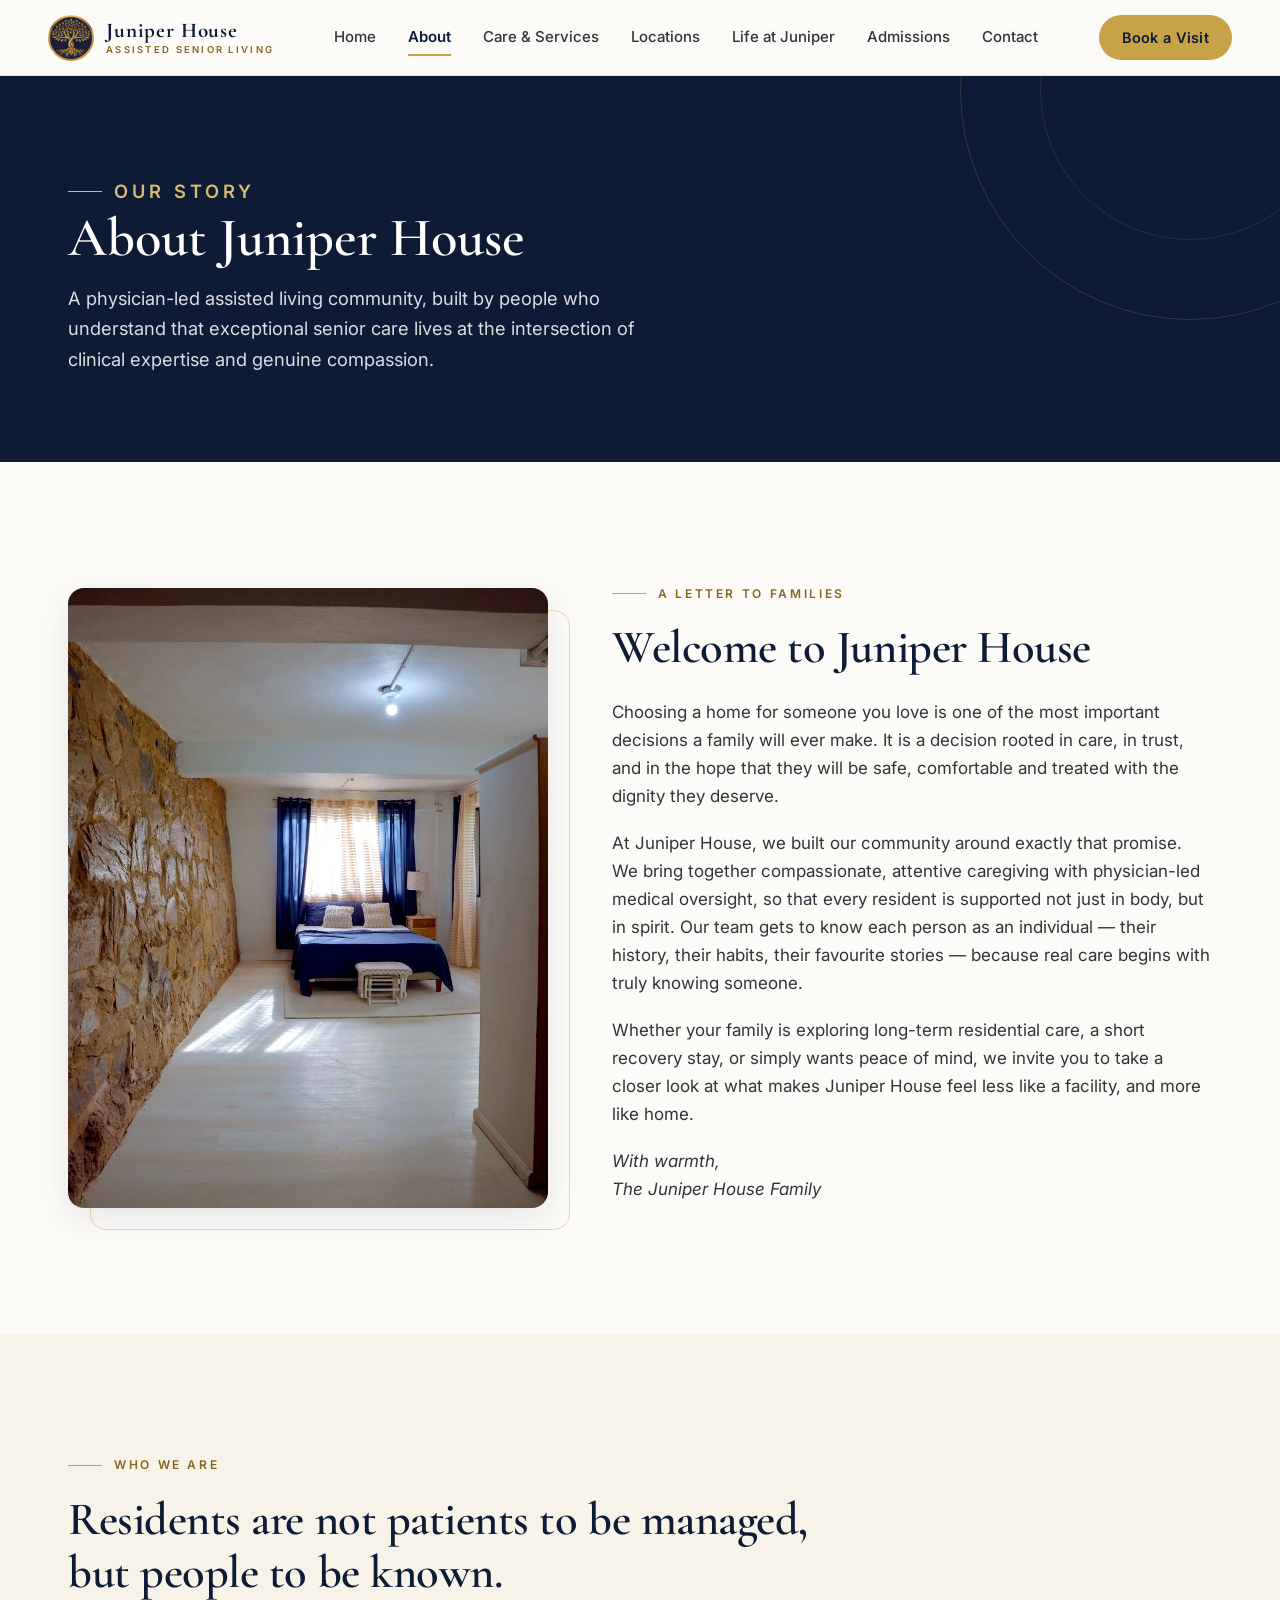
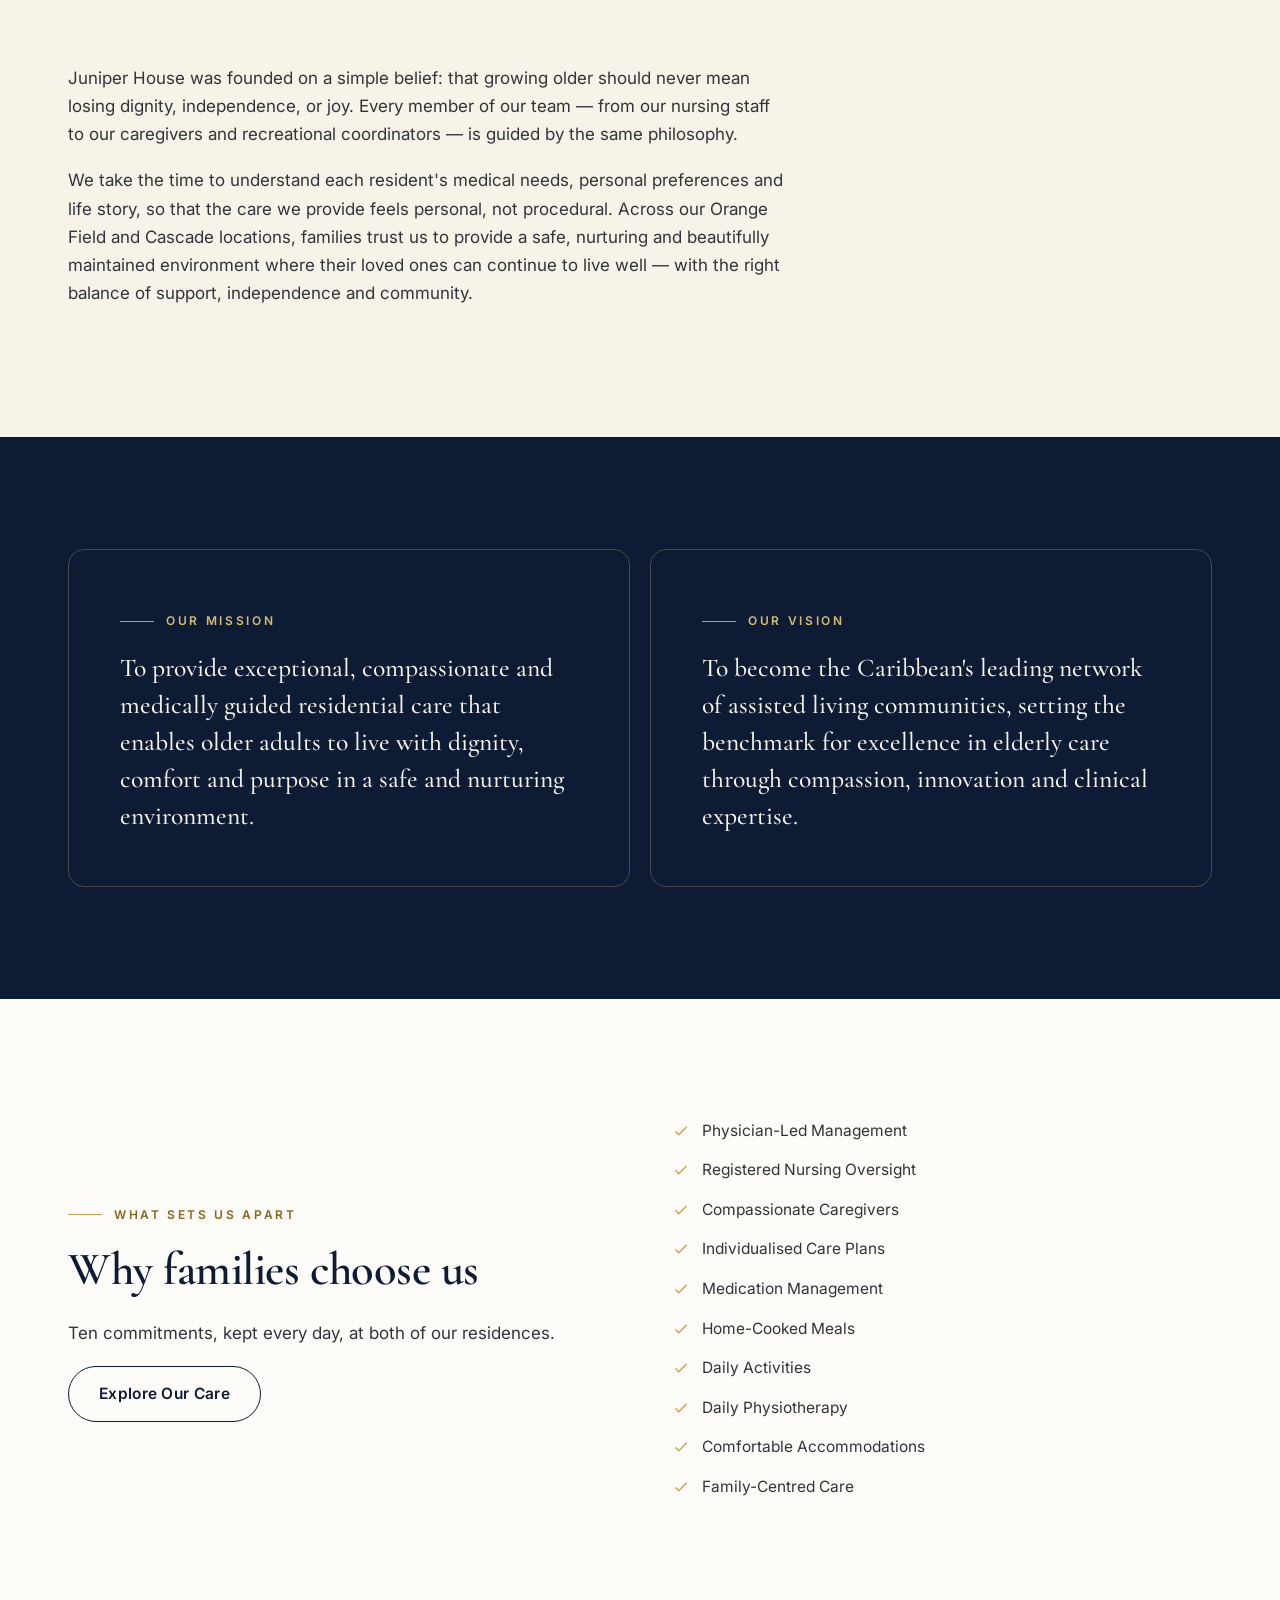
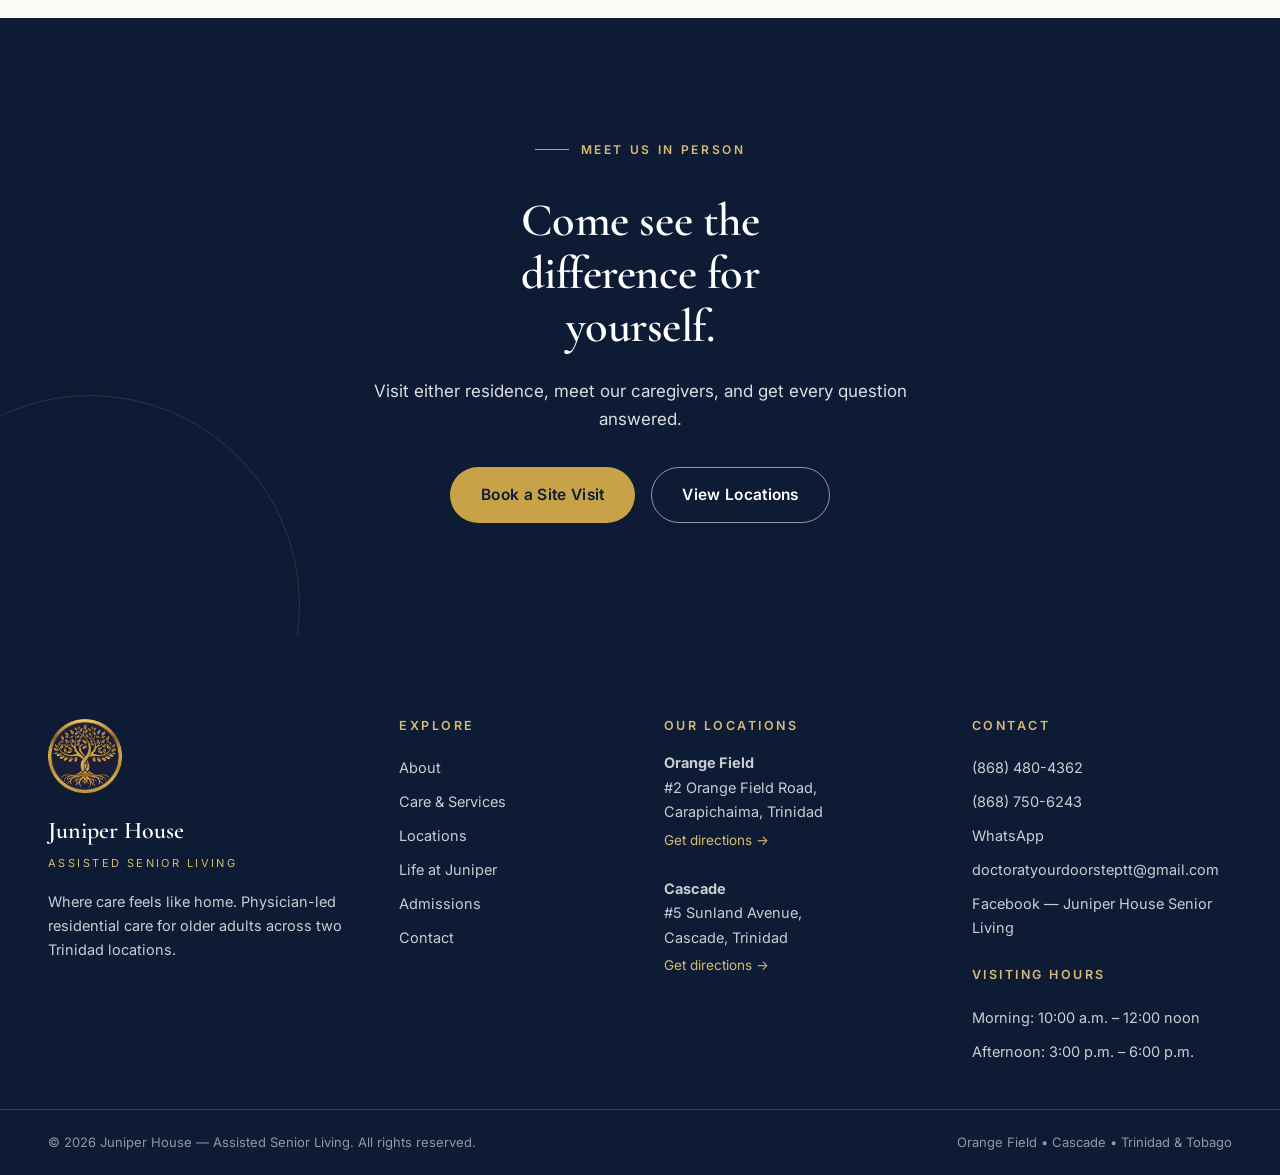
==== about.html @ ae1f901a "Juniper House website: 7-page static site with booking flow Production site for Juniper House Assist" ====
<!DOCTYPE html>
<html lang="en">
<head>
  <meta charset="UTF-8">
  <meta name="viewport" content="width=device-width, initial-scale=1.0">
  <title>About Us | Juniper House — Assisted Senior Living, Trinidad</title>
  <meta name="description" content="Juniper House was founded on the belief that growing older should never mean losing dignity, independence or joy. Learn about our story, mission and vision.">
  <link rel="icon" type="image/png" href="assets/img/emblem.png">
  <link rel="preconnect" href="https://fonts.googleapis.com">
  <link rel="preconnect" href="https://fonts.gstatic.com" crossorigin>
  <link href="https://fonts.googleapis.com/css2?family=Cormorant+Garamond:wght@500;600;700&family=Inter:wght@400;500;600&display=swap" rel="stylesheet">
  <link rel="stylesheet" href="assets/css/main.css">
</head>
<body>
<a class="skip-link" href="#main">Skip to main content</a>

<header class="site-header">
  <div class="header-inner">
    <a class="brand" href="index.html" aria-label="Juniper House — home">
      <img src="assets/img/emblem.png" alt="" width="46" height="46">
      <span class="brand-text"><strong>Juniper House</strong><small>Assisted Senior Living</small></span>
    </a>
    <nav class="main-nav" aria-label="Primary">
      <a href="index.html">Home</a>
      <a href="about.html">About</a>
      <a href="care.html">Care &amp; Services</a>
      <a href="locations.html">Locations</a>
      <a href="life.html">Life at Juniper</a>
      <a href="admissions.html">Admissions</a>
      <a href="contact.html">Contact</a>
    </nav>
    <div class="header-actions">
      <a class="btn btn-gold btn-sm btn-book" href="contact.html#book">Book a Visit</a>
      <button class="nav-toggle" aria-expanded="false" aria-label="Open menu">
        <span></span><span></span><span></span>
      </button>
    </div>
  </div>
</header>

<div class="mobile-menu">
  <nav aria-label="Mobile">
    <a href="index.html">Home</a>
    <a href="about.html">About</a>
    <a href="care.html">Care &amp; Services</a>
    <a href="locations.html">Locations</a>
    <a href="life.html">Life at Juniper</a>
    <a href="admissions.html">Admissions</a>
    <a href="contact.html">Contact</a>
  </nav>
  <div class="menu-contact">
    <a class="btn btn-gold" href="contact.html#book">Book a Visit</a>
    <a class="link" href="tel:+18684804362">
      <svg width="20" height="20" viewBox="0 0 24 24" fill="none" stroke="currentColor" stroke-width="1.5" stroke-linecap="round" stroke-linejoin="round" aria-hidden="true"><path d="M5 4h4l2 5-2.5 1.5a12 12 0 0 0 5 5L15 13l5 2v4a2 2 0 0 1-2 2A16 16 0 0 1 3 6a2 2 0 0 1 2-2z"/></svg>
      (868) 480-4362
    </a>
    <a class="link" href="https://wa.me/18684804362" target="_blank" rel="noopener">
      <svg width="20" height="20" viewBox="0 0 24 24" fill="none" stroke="currentColor" stroke-width="1.5" stroke-linecap="round" stroke-linejoin="round" aria-hidden="true"><path d="M12 3a9 9 0 0 0-7.8 13.4L3 21l4.7-1.2A9 9 0 1 0 12 3z"/><path d="M9 8.5c0 4 2.5 6.5 6.5 6.5l1-2-2.5-1-1 1a5.5 5.5 0 0 1-2-2l1-1-1-2.5z"/></svg>
      WhatsApp us
    </a>
  </div>
</div>

<main id="main">

  <section class="page-hero">
    <div class="container">
      <p class="eyebrow">Our Story</p>
      <h1>About Juniper House</h1>
      <p>A physician-led assisted living community, built by people who understand that exceptional senior care lives at the intersection of clinical expertise and genuine compassion.</p>
    </div>
  </section>

  <!-- Letter to families -->
  <section class="section">
    <div class="container">
      <div class="split split-40-60">
        <div class="split-media reveal">
          <img src="assets/img/room-stone.jpg" alt="A spacious resident room with a natural stone feature wall and soft morning light" loading="lazy">
        </div>
        <div class="reveal">
          <p class="eyebrow">A Letter to Families</p>
          <h2>Welcome to Juniper House</h2>
          <p>Choosing a home for someone you love is one of the most important decisions a family will ever make. It is a decision rooted in care, in trust, and in the hope that they will be safe, comfortable and treated with the dignity they deserve.</p>
          <p>At Juniper House, we built our community around exactly that promise. We bring together compassionate, attentive caregiving with physician-led medical oversight, so that every resident is supported not just in body, but in spirit. Our team gets to know each person as an individual — their history, their habits, their favourite stories — because real care begins with truly knowing someone.</p>
          <p>Whether your family is exploring long-term residential care, a short recovery stay, or simply wants peace of mind, we invite you to take a closer look at what makes Juniper House feel less like a facility, and more like home.</p>
          <p><em>With warmth,<br>The Juniper House Family</em></p>
        </div>
      </div>
    </div>
  </section>

  <!-- Our story -->
  <section class="section section--cream">
    <div class="container">
      <div class="section-head reveal">
        <p class="eyebrow">Who We Are</p>
        <h2>Residents are not patients to be managed, but people to be known.</h2>
      </div>
      <div class="prose reveal">
        <p>Juniper House was founded on a simple belief: that growing older should never mean losing dignity, independence, or joy. Every member of our team — from our nursing staff to our caregivers and recreational coordinators — is guided by the same philosophy.</p>
        <p>We take the time to understand each resident's medical needs, personal preferences and life story, so that the care we provide feels personal, not procedural. Across our Orange Field and Cascade locations, families trust us to provide a safe, nurturing and beautifully maintained environment where their loved ones can continue to live well — with the right balance of support, independence and community.</p>
      </div>
    </div>
  </section>

  <!-- Mission & Vision -->
  <section class="section section--navy">
    <div class="container">
      <div class="card-grid cols-2 reveal-stagger">
        <div style="border:1px solid rgba(214,187,114,0.3); border-radius:var(--radius-lg); padding:clamp(32px,4vw,52px)">
          <p class="eyebrow">Our Mission</p>
          <blockquote style="margin:0; font-family:var(--font-serif); font-size:clamp(1.3rem,2vw,1.6rem); line-height:1.45; color:var(--cream); font-weight:500">To provide exceptional, compassionate and medically guided residential care that enables older adults to live with dignity, comfort and purpose in a safe and nurturing environment.</blockquote>
        </div>
        <div style="border:1px solid rgba(214,187,114,0.3); border-radius:var(--radius-lg); padding:clamp(32px,4vw,52px)">
          <p class="eyebrow">Our Vision</p>
          <blockquote style="margin:0; font-family:var(--font-serif); font-size:clamp(1.3rem,2vw,1.6rem); line-height:1.45; color:var(--cream); font-weight:500">To become the Caribbean's leading network of assisted living communities, setting the benchmark for excellence in elderly care through compassion, innovation and clinical expertise.</blockquote>
        </div>
      </div>
    </div>
  </section>

  <!-- What sets us apart (condensed checklist) -->
  <section class="section">
    <div class="container">
      <div class="split">
        <div class="reveal">
          <p class="eyebrow">What Sets Us Apart</p>
          <h2>Why families choose us</h2>
          <p>Ten commitments, kept every day, at both of our residences.</p>
          <a class="btn btn-outline-navy" href="care.html">Explore Our Care</a>
        </div>
        <div class="reveal">
          <ul class="checklist" style="columns:1">
            <li><svg width="18" height="18" viewBox="0 0 24 24" fill="none" stroke="currentColor" stroke-width="1.8" stroke-linecap="round" stroke-linejoin="round" aria-hidden="true"><path d="M5 13l4 4L19 7"/></svg>Physician-Led Management</li>
            <li><svg width="18" height="18" viewBox="0 0 24 24" fill="none" stroke="currentColor" stroke-width="1.8" stroke-linecap="round" stroke-linejoin="round" aria-hidden="true"><path d="M5 13l4 4L19 7"/></svg>Registered Nursing Oversight</li>
            <li><svg width="18" height="18" viewBox="0 0 24 24" fill="none" stroke="currentColor" stroke-width="1.8" stroke-linecap="round" stroke-linejoin="round" aria-hidden="true"><path d="M5 13l4 4L19 7"/></svg>Compassionate Caregivers</li>
            <li><svg width="18" height="18" viewBox="0 0 24 24" fill="none" stroke="currentColor" stroke-width="1.8" stroke-linecap="round" stroke-linejoin="round" aria-hidden="true"><path d="M5 13l4 4L19 7"/></svg>Individualised Care Plans</li>
            <li><svg width="18" height="18" viewBox="0 0 24 24" fill="none" stroke="currentColor" stroke-width="1.8" stroke-linecap="round" stroke-linejoin="round" aria-hidden="true"><path d="M5 13l4 4L19 7"/></svg>Medication Management</li>
            <li><svg width="18" height="18" viewBox="0 0 24 24" fill="none" stroke="currentColor" stroke-width="1.8" stroke-linecap="round" stroke-linejoin="round" aria-hidden="true"><path d="M5 13l4 4L19 7"/></svg>Home-Cooked Meals</li>
            <li><svg width="18" height="18" viewBox="0 0 24 24" fill="none" stroke="currentColor" stroke-width="1.8" stroke-linecap="round" stroke-linejoin="round" aria-hidden="true"><path d="M5 13l4 4L19 7"/></svg>Daily Activities</li>
            <li><svg width="18" height="18" viewBox="0 0 24 24" fill="none" stroke="currentColor" stroke-width="1.8" stroke-linecap="round" stroke-linejoin="round" aria-hidden="true"><path d="M5 13l4 4L19 7"/></svg>Daily Physiotherapy</li>
            <li><svg width="18" height="18" viewBox="0 0 24 24" fill="none" stroke="currentColor" stroke-width="1.8" stroke-linecap="round" stroke-linejoin="round" aria-hidden="true"><path d="M5 13l4 4L19 7"/></svg>Comfortable Accommodations</li>
            <li><svg width="18" height="18" viewBox="0 0 24 24" fill="none" stroke="currentColor" stroke-width="1.8" stroke-linecap="round" stroke-linejoin="round" aria-hidden="true"><path d="M5 13l4 4L19 7"/></svg>Family-Centred Care</li>
          </ul>
        </div>
      </div>
    </div>
  </section>

  <!-- CTA -->
  <section class="section section--navy cta-band">
    <div class="container">
      <div class="reveal">
        <p class="eyebrow">Meet Us in Person</p>
        <h2>Come see the difference for yourself.</h2>
        <p>Visit either residence, meet our caregivers, and get every question answered.</p>
        <div class="hero-ctas">
          <a class="btn btn-gold" href="contact.html#book">Book a Site Visit</a>
          <a class="btn btn-outline-light" href="locations.html">View Locations</a>
        </div>
      </div>
    </div>
  </section>

</main>

<footer class="site-footer">
  <div class="footer-main">
    <div class="footer-brand">
      <img src="assets/img/emblem.png" alt="" loading="lazy">
      <span class="fb-name">Juniper House</span>
      <span class="fb-tag">Assisted Senior Living</span>
      <p>Where care feels like home. Physician-led residential care for older adults across two Trinidad locations.</p>
    </div>
    <div>
      <h3>Explore</h3>
      <ul>
        <li><a href="about.html">About</a></li>
        <li><a href="care.html">Care &amp; Services</a></li>
        <li><a href="locations.html">Locations</a></li>
        <li><a href="life.html">Life at Juniper</a></li>
        <li><a href="admissions.html">Admissions</a></li>
        <li><a href="contact.html">Contact</a></li>
      </ul>
    </div>
    <div>
      <h3>Our Locations</h3>
      <address>
        <strong>Orange Field</strong><br>
        #2 Orange Field Road,<br>Carapichaima, Trinidad<br>
        <a class="maplink" href="https://www.google.com/maps/search/?api=1&amp;query=%232%20Orange%20Field%20Road%2C%20Carapichaima%2C%20Trinidad" target="_blank" rel="noopener">Get directions →</a>
      </address>
      <br>
      <address>
        <strong>Cascade</strong><br>
        #5 Sunland Avenue,<br>Cascade, Trinidad<br>
        <a class="maplink" href="https://www.google.com/maps/search/?api=1&amp;query=%235%20Sunland%20Avenue%2C%20Cascade%2C%20Trinidad" target="_blank" rel="noopener">Get directions →</a>
      </address>
    </div>
    <div>
      <h3>Contact</h3>
      <ul>
        <li><a href="tel:+18684804362">(868) 480-4362</a></li>
        <li><a href="tel:+18687506243">(868) 750-6243</a></li>
        <li><a href="https://wa.me/18684804362" target="_blank" rel="noopener">WhatsApp</a></li>
        <li><a href="mailto:doctoratyourdoorsteptt@gmail.com">doctoratyourdoorsteptt@gmail.com</a></li>
        <li><a href="https://www.facebook.com/search/top?q=Juniper%20House%20Senior%20Living" target="_blank" rel="noopener">Facebook — Juniper House Senior Living</a></li>
      </ul>
      <br>
      <h3>Visiting Hours</h3>
      <ul>
        <li>Morning: 10:00 a.m. – 12:00 noon</li>
        <li>Afternoon: 3:00 p.m. – 6:00 p.m.</li>
      </ul>
    </div>
  </div>
  <div class="footer-bottom">
    <div class="container">
      <span>© <span id="year">2026</span> Juniper House — Assisted Senior Living. All rights reserved.</span>
      <span>Orange Field &bull; Cascade &bull; Trinidad &amp; Tobago</span>
    </div>
  </div>
</footer>

<script src="assets/js/main.js"></script>
</body>
</html>
---- assets/css/main.css ----
/* ==========================================================================
   JUNIPER HOUSE — Assisted Senior Living
   Design system & components
   ========================================================================== */

:root {
  /* Brand palette */
  --navy: #0D1B35;
  --navy-2: #101F3D;
  --gold: #C7A247;
  --gold-soft: #D6BB72;
  --gold-text: #85671F; /* accessible gold for small text on light backgrounds (≥4.5:1) */
  --cream: #F7F3E9;
  --off-white: #FCFBF8;
  --warm-gray: #E8E5DE;
  --ink: #31343A;
  --ink-2: #666B72;
  --botanical: #5C6A50;
  --white: #FFFFFF;

  /* Derived */
  --gold-tint: rgba(199, 162, 71, 0.12);
  --navy-tint: rgba(13, 27, 53, 0.06);
  --hairline: rgba(13, 27, 53, 0.12);
  --hairline-light: rgba(255, 255, 255, 0.16);

  /* Type */
  --font-serif: "Cormorant Garamond", Georgia, "Times New Roman", serif;
  --font-sans: "Inter", -apple-system, "Segoe UI", Roboto, Arial, sans-serif;

  /* Rhythm */
  --section-y: 72px;
  --container: 1240px;
  --container-wide: 1280px;
  --prose: 720px;
  --pad-x: 20px;
  --radius: 12px;
  --radius-lg: 16px;
  --shadow-soft: 0 10px 34px rgba(13, 27, 53, 0.09);
  --shadow-card: 0 4px 18px rgba(13, 27, 53, 0.07);
  --ease: cubic-bezier(0.22, 0.61, 0.36, 1);
  --header-h: 76px;
}

@media (min-width: 640px)  { :root { --section-y: 88px;  --pad-x: 32px; } }
@media (min-width: 1024px) { :root { --section-y: 112px; --pad-x: 48px; } }

/* ---------- Reset ---------- */
*, *::before, *::after { box-sizing: border-box; }
html { scroll-behavior: smooth; -webkit-text-size-adjust: 100%; }
body {
  margin: 0;
  font-family: var(--font-sans);
  font-size: 16px;
  line-height: 1.65;
  color: var(--ink);
  background: var(--off-white);
  -webkit-font-smoothing: antialiased;
}
@media (min-width: 1024px) { body { font-size: 17px; } }
img { max-width: 100%; display: block; }
a { color: inherit; }
h1, h2, h3, h4 { margin: 0 0 0.5em; font-family: var(--font-serif); font-weight: 600; line-height: 1.15; color: var(--navy); }
p { margin: 0 0 1.1em; }
ul { margin: 0; padding: 0; list-style: none; }
button { font-family: inherit; cursor: pointer; }
:focus-visible { outline: 3px solid var(--gold); outline-offset: 3px; border-radius: 2px; }
::selection { background: var(--gold-soft); color: var(--navy); }

.skip-link {
  position: absolute; left: -9999px; top: 0; z-index: 200;
  background: var(--navy); color: #fff; padding: 12px 20px; border-radius: 0 0 8px 0;
}
.skip-link:focus { left: 0; }

/* ---------- Layout helpers ---------- */
.container { max-width: var(--container); margin: 0 auto; padding-inline: var(--pad-x); }
.section { padding-block: var(--section-y); }
.section--cream { background: var(--cream); }
.section--navy { background: var(--navy); }
.section--navy h2, .section--navy h3 { color: var(--white); }
.section--navy p { color: rgba(255, 255, 255, 0.85); }
.prose { max-width: var(--prose); }

/* Eyebrow + headings */
.eyebrow {
  display: inline-flex; align-items: center; gap: 12px;
  font-size: 12px; font-weight: 600; letter-spacing: 0.22em; text-transform: uppercase;
  color: var(--gold-text); margin-bottom: 18px;
}
.eyebrow::before { content: ""; width: 34px; height: 1px; background: var(--gold); }
.section--navy .eyebrow { color: var(--gold-soft); }
h1 { font-size: clamp(2.4rem, 6vw, 4.2rem); }
h2 { font-size: clamp(1.9rem, 4vw, 2.9rem); letter-spacing: -0.01em; }
h3 { font-size: clamp(1.35rem, 2.4vw, 1.7rem); }
.section-head { max-width: 780px; margin-bottom: clamp(40px, 6vw, 64px); }
.section-head.center { margin-inline: auto; text-align: center; }
.section-head.center .eyebrow::after { content: ""; width: 34px; height: 1px; background: var(--gold); }
.lead { font-size: 1.12em; color: var(--ink-2); }

/* ---------- Buttons ---------- */
.btn {
  display: inline-flex; align-items: center; justify-content: center; gap: 10px;
  min-height: 52px; padding: 14px 30px; border-radius: 999px;
  font-family: var(--font-sans); font-size: 15.5px; font-weight: 600; letter-spacing: 0.02em;
  text-decoration: none; border: 1.5px solid transparent;
  transition: transform 0.25s var(--ease), box-shadow 0.25s var(--ease), background 0.25s, color 0.25s, border-color 0.25s;
}
.btn:hover { transform: translateY(-2px); }
.btn:active { transform: translateY(0); }
.btn-gold { background: var(--gold); color: var(--navy); }
.btn-gold:hover { background: var(--gold-soft); box-shadow: 0 8px 22px rgba(199, 162, 71, 0.35); }
.btn-outline-light { border-color: rgba(255, 255, 255, 0.55); color: var(--white); background: transparent; }
.btn-outline-light:hover { border-color: var(--gold-soft); color: var(--gold-soft); }
.btn-outline-navy { border-color: var(--navy); color: var(--navy); background: transparent; }
.btn-outline-navy:hover { background: var(--navy); color: var(--white); }
.btn-sm { min-height: 44px; padding: 10px 22px; font-size: 14.5px; }

/* WhatsApp green accent kept subtle */
.btn-whatsapp { background: #0E7A3D; color: #fff; }
.btn-whatsapp:hover { background: #0C6A35; box-shadow: 0 8px 22px rgba(14, 122, 61, 0.3); }

/* ---------- Header ---------- */
.site-header {
  position: fixed; inset: 0 0 auto 0; z-index: 100;
  height: var(--header-h);
  background: var(--off-white);
  border-bottom: 1px solid var(--hairline);
  transition: background 0.35s var(--ease), border-color 0.35s, box-shadow 0.35s;
}
.site-header .header-inner {
  max-width: var(--container-wide); margin: 0 auto; padding-inline: var(--pad-x);
  height: 100%; display: flex; align-items: center; justify-content: space-between; gap: 24px;
}
.brand { display: flex; align-items: center; gap: 12px; text-decoration: none; min-width: 0; }
.brand img { width: 46px; height: 46px; flex: none; }
.brand-text { display: flex; flex-direction: column; line-height: 1.15; }
.brand-text strong {
  font-family: var(--font-serif); font-size: 21px; font-weight: 700;
  letter-spacing: 0.04em; color: var(--navy); white-space: nowrap;
}
.brand-text small {
  font-size: 9.5px; font-weight: 600; letter-spacing: 0.24em; text-transform: uppercase;
  color: var(--gold-text); margin-top: 2px; white-space: nowrap;
}
.main-nav { display: none; }
.header-actions { display: flex; align-items: center; gap: 14px; }
.header-actions .btn-book { flex: none; }

@media (min-width: 1100px) {
  .main-nav { display: flex; gap: 6px; }
  .main-nav a {
    padding: 10px 13px; border-radius: 8px; text-decoration: none;
    font-size: 15px; font-weight: 500; color: var(--ink);
    transition: color 0.2s;
    position: relative;
  }
  .main-nav a::after {
    content: ""; position: absolute; left: 13px; right: 13px; bottom: 4px;
    height: 1.5px; background: var(--gold); transform: scaleX(0); transform-origin: left;
    transition: transform 0.25s var(--ease);
  }
  .main-nav a:hover { color: var(--navy); }
  .main-nav a:hover::after, .main-nav a[aria-current="page"]::after { transform: scaleX(1); }
  .main-nav a[aria-current="page"] { color: var(--navy); font-weight: 600; }
}

/* Transparent-over-hero variant (homepage, until scrolled) */
.site-header.overlay:not(.scrolled) {
  background: transparent; border-bottom-color: var(--hairline-light);
}
.site-header.overlay:not(.scrolled) .brand-text strong { color: #fff; }
.site-header.overlay:not(.scrolled) .brand-text small { color: var(--gold-soft); }
.site-header.overlay:not(.scrolled) .main-nav a { color: rgba(255, 255, 255, 0.88); }
.site-header.overlay:not(.scrolled) .main-nav a:hover,
.site-header.overlay:not(.scrolled) .main-nav a[aria-current="page"] { color: #fff; }
.site-header.overlay:not(.scrolled) .nav-toggle span { background: #fff; }
.site-header.scrolled { box-shadow: 0 4px 22px rgba(13, 27, 53, 0.08); }

/* Hamburger */
.nav-toggle {
  display: inline-flex; flex-direction: column; justify-content: center; gap: 5px;
  width: 48px; height: 48px; padding: 12px;
  background: none; border: 0; border-radius: 10px;
}
.nav-toggle span {
  display: block; height: 2px; width: 100%; background: var(--navy); border-radius: 2px;
  transition: transform 0.3s var(--ease), opacity 0.2s;
}
.nav-toggle[aria-expanded="true"] span:nth-child(1) { transform: translateY(7px) rotate(45deg); }
.nav-toggle[aria-expanded="true"] span:nth-child(2) { opacity: 0; }
.nav-toggle[aria-expanded="true"] span:nth-child(3) { transform: translateY(-7px) rotate(-45deg); }
@media (min-width: 1100px) { .nav-toggle { display: none; } }
@media (max-width: 480px) { .header-actions .btn-book { display: none; } }

/* Mobile drawer */
.mobile-menu {
  position: fixed; inset: 0; z-index: 99; background: var(--navy);
  padding: calc(var(--header-h) + 24px) var(--pad-x) 40px;
  display: flex; flex-direction: column;
  opacity: 0; visibility: hidden; transition: opacity 0.35s var(--ease), visibility 0.35s;
  overflow-y: auto;
}
.mobile-menu.open { opacity: 1; visibility: visible; }
body.menu-open { overflow: hidden; }
body.menu-open .site-header { background: var(--navy); border-bottom-color: var(--hairline-light); }
body.menu-open .brand-text strong { color: #fff; }
body.menu-open .brand-text small { color: var(--gold-soft); }
body.menu-open .nav-toggle span { background: #fff; }
.mobile-menu nav { display: flex; flex-direction: column; }
.mobile-menu nav a {
  font-family: var(--font-serif); font-size: 28px; font-weight: 600; color: #fff;
  text-decoration: none; padding: 13px 4px;
  border-bottom: 1px solid var(--hairline-light);
  display: flex; justify-content: space-between; align-items: center;
  transition: color 0.2s, padding-left 0.25s var(--ease);
}
.mobile-menu nav a:hover, .mobile-menu nav a[aria-current="page"] { color: var(--gold-soft); }
.mobile-menu nav a[aria-current="page"]::after { content: "•"; color: var(--gold); font-size: 20px; }
.mobile-menu .menu-contact { margin-top: auto; padding-top: 34px; display: flex; flex-direction: column; gap: 14px; }
.mobile-menu .menu-contact a.link { color: rgba(255,255,255,0.85); text-decoration: none; font-size: 16px; display: flex; gap: 12px; align-items: center; }
.mobile-menu .menu-contact a.link:hover { color: var(--gold-soft); }
.mobile-menu .menu-contact svg { flex: none; }

/* ---------- Hero (homepage) ---------- */
.hero {
  position: relative; min-height: 82vh;
  display: flex; align-items: center;
  color: #fff; overflow: hidden;
  background: var(--navy);
}
@media (min-width: 1024px) { .hero { min-height: 92vh; } }
.hero-bg {
  position: absolute; inset: 0;
  background-size: cover; background-position: center 65%;
  animation: heroScale 2.4s var(--ease) both;
}
@keyframes heroScale { from { transform: scale(1.06); } to { transform: scale(1); } }
.hero::after {
  content: ""; position: absolute; inset: 0;
  background: linear-gradient(180deg, rgba(13,27,53,0.62) 0%, rgba(13,27,53,0.45) 45%, rgba(13,27,53,0.78) 100%);
}
.hero .container { position: relative; z-index: 2; width: 100%; padding-top: calc(var(--header-h) + 24px); padding-bottom: 56px; }
.hero-eyebrow {
  display: inline-flex; align-items: center; gap: 12px;
  font-size: 12px; font-weight: 600; letter-spacing: 0.26em; text-transform: uppercase;
  color: var(--gold-soft); margin-bottom: 22px;
}
.hero-eyebrow::before, .hero-eyebrow::after { content: ""; width: 30px; height: 1px; background: var(--gold-soft); }
.hero h1 { color: #fff; max-width: 13ch; margin-bottom: 22px; }
.hero .hero-sub { max-width: 560px; font-size: clamp(1.02rem, 1.4vw, 1.18rem); color: rgba(255,255,255,0.88); margin-bottom: 34px; }
.hero-ctas { display: flex; flex-wrap: wrap; gap: 16px; margin-bottom: clamp(40px, 7vh, 72px); }
.trust-strip {
  display: flex; flex-wrap: wrap; gap: 10px 0;
  border-top: 1px solid var(--hairline-light); padding-top: 26px; max-width: 860px;
}
.trust-strip li {
  display: flex; align-items: center; gap: 10px;
  font-size: 13.5px; font-weight: 500; letter-spacing: 0.04em;
  color: rgba(255,255,255,0.92); padding-right: 28px;
}
.trust-strip li svg { color: var(--gold-soft); flex: none; }

/* Fade-up entrance for hero content */
.hero .fade-up { animation: fadeUp 0.9s var(--ease) both; }
.hero .fade-up:nth-child(2) { animation-delay: 0.12s; }
.hero .fade-up:nth-child(3) { animation-delay: 0.24s; }
.hero .fade-up:nth-child(4) { animation-delay: 0.36s; }
.hero .fade-up:nth-child(5) { animation-delay: 0.5s; }
@keyframes fadeUp { from { opacity: 0; transform: translateY(26px); } to { opacity: 1; transform: none; } }

/* ---------- Page hero (interior pages) ---------- */
.page-hero {
  background: var(--navy);
  color: #fff;
  padding: calc(var(--header-h) + clamp(48px, 9vw, 96px)) 0 clamp(48px, 8vw, 88px);
  position: relative; overflow: hidden;
}
.page-hero::before {
  content: ""; position: absolute; right: -140px; top: -140px; width: 460px; height: 460px;
  border: 1px solid rgba(214, 187, 114, 0.18); border-radius: 50%;
}
.page-hero::after {
  content: ""; position: absolute; right: -60px; top: -60px; width: 300px; height: 300px;
  border: 1px solid rgba(214, 187, 114, 0.12); border-radius: 50%;
}
.page-hero h1 { color: #fff; margin-bottom: 14px; font-size: clamp(2.2rem, 5vw, 3.4rem); }
.page-hero p { max-width: 620px; color: rgba(255,255,255,0.85); font-size: 1.08em; margin: 0; }
.page-hero .eyebrow { color: var(--gold-soft); }
.page-hero .eyebrow::before { background: var(--gold-soft); }

/* ---------- Two-column feature ---------- */
.split { display: grid; gap: clamp(36px, 5vw, 72px); align-items: center; }
@media (min-width: 900px) { .split { grid-template-columns: 1fr 1fr; } .split.split-40-60 { grid-template-columns: 4fr 5fr; } }
.split-media { position: relative; }
.split-media img { width: 100%; height: 100%; max-height: 620px; object-fit: cover; border-radius: var(--radius-lg); box-shadow: var(--shadow-soft); }
.split-media::before {
  content: ""; position: absolute; inset: 22px -22px -22px 22px;
  border: 1px solid var(--gold-soft); border-radius: var(--radius-lg); z-index: -1; opacity: 0.55;
}
@media (max-width: 899px) { .split-media::before { display: none; } }

/* Stats / mini features under intro */
.mini-features { display: grid; gap: 18px; margin-top: clamp(44px, 6vw, 64px); }
@media (min-width: 700px) { .mini-features { grid-template-columns: repeat(3, 1fr); gap: 28px; } }
.mini-feature { border-top: 2px solid var(--gold); padding-top: 18px; }
.mini-feature h3 { font-family: var(--font-sans); font-size: 16.5px; font-weight: 600; margin-bottom: 6px; }
.mini-feature p { font-size: 15px; color: var(--ink-2); margin: 0; }

/* ---------- Icon grid (Why families choose) ---------- */
.icon-grid { display: grid; gap: 14px; }
@media (min-width: 640px)  { .icon-grid { grid-template-columns: repeat(2, 1fr); gap: 18px; } }
@media (min-width: 1024px) { .icon-grid { grid-template-columns: repeat(5, 1fr); gap: 20px; } }
.icon-card {
  background: var(--white); border: 1px solid var(--hairline); border-radius: var(--radius);
  padding: 26px 22px; text-align: left;
  transition: transform 0.3s var(--ease), box-shadow 0.3s var(--ease), border-color 0.3s;
}
.icon-card:hover { transform: translateY(-4px); box-shadow: var(--shadow-card); border-color: var(--gold-soft); }
.icon-card .ic {
  width: 46px; height: 46px; border-radius: 50%;
  background: var(--gold-tint); color: var(--gold-text);
  display: flex; align-items: center; justify-content: center; margin-bottom: 16px;
}
.icon-card h3 { font-family: var(--font-sans); font-size: 15.5px; font-weight: 600; margin: 0 0 4px; }
.icon-card p { font-size: 14px; color: var(--ink-2); margin: 0; line-height: 1.5; }

/* ---------- Generic card grids ---------- */
.card-grid { display: grid; gap: 20px; }
@media (min-width: 640px)  { .card-grid.cols-2 { grid-template-columns: repeat(2, 1fr); } .card-grid.cols-3 { grid-template-columns: repeat(2, 1fr); } .card-grid.cols-4 { grid-template-columns: repeat(2, 1fr); } }
@media (min-width: 1024px) { .card-grid.cols-3 { grid-template-columns: repeat(3, 1fr); } .card-grid.cols-4 { grid-template-columns: repeat(4, 1fr); } }
.card {
  background: var(--white); border: 1px solid var(--hairline); border-radius: var(--radius);
  padding: 30px 28px;
}
.section--cream .card, .section--cream .icon-card { border-color: transparent; box-shadow: var(--shadow-card); }

/* Checklist */
.checklist li { display: flex; gap: 12px; align-items: flex-start; padding: 7px 0; font-size: 15.5px; }
.checklist li svg { color: var(--gold); flex: none; margin-top: 4px; }
.section--navy .checklist li { color: rgba(255,255,255,0.88); }
.section--navy .checklist li svg { color: var(--gold-soft); }

/* ---------- Location cards / sections ---------- */
.location-card {
  border-radius: var(--radius-lg); overflow: hidden; background: var(--white);
  border: 1px solid var(--hairline); display: flex; flex-direction: column;
  transition: transform 0.3s var(--ease), box-shadow 0.3s var(--ease);
}
.location-card:hover { transform: translateY(-5px); box-shadow: var(--shadow-soft); }
.location-card .loc-media { position: relative; aspect-ratio: 16 / 10; overflow: hidden; background: var(--navy-2); }
.location-card .loc-media img { width: 100%; height: 100%; object-fit: cover; transition: transform 0.8s var(--ease); }
.location-card:hover .loc-media img { transform: scale(1.04); }
.loc-badge {
  position: absolute; top: 18px; left: 18px; z-index: 2;
  background: rgba(13,27,53,0.82); color: var(--gold-soft);
  font-size: 11.5px; font-weight: 600; letter-spacing: 0.18em; text-transform: uppercase;
  padding: 8px 14px; border-radius: 999px; border: 1px solid rgba(214,187,114,0.4);
}
.location-card .loc-body { padding: 30px 28px 32px; display: flex; flex-direction: column; gap: 12px; flex: 1; }
.location-card h3 { margin: 0; font-size: 1.65rem; }
.loc-address { display: flex; gap: 9px; align-items: flex-start; color: var(--ink-2); font-size: 14.5px; margin: 0; }
.loc-address svg { flex: none; margin-top: 2px; color: var(--gold); }
.loc-price { font-size: 14px; color: var(--ink-2); margin: 0; }
.loc-price strong { display: block; font-family: var(--font-serif); font-size: 1.5rem; font-weight: 600; color: var(--navy); }
.loc-price .unit { font-size: 0.95rem; color: var(--ink-2); font-family: var(--font-sans); }
.location-card .loc-cta { margin-top: auto; padding-top: 10px; }

/* Decorative no-photo media panel (Orange Field until photographed) */
.loc-media--pattern {
  display: flex; align-items: center; justify-content: center;
  background:
    radial-gradient(circle at 80% 20%, rgba(214,187,114,0.16), transparent 55%),
    radial-gradient(circle at 15% 85%, rgba(214,187,114,0.1), transparent 50%),
    var(--navy-2);
}
.loc-media--pattern img { width: 30%; height: auto; object-fit: contain; opacity: 0.92; }

/* Amenity columns on locations page */
.amenities { columns: 1; gap: 40px; }
@media (min-width: 640px) { .amenities { columns: 2; } }
.amenities li { break-inside: avoid; }

/* ---------- Timeline (A day at Juniper) ---------- */
.timeline { position: relative; display: grid; gap: 0; }
.timeline::before {
  content: ""; position: absolute; left: 11px; top: 8px; bottom: 8px; width: 1.5px;
  background: linear-gradient(var(--gold-soft), var(--warm-gray));
}
.timeline li { position: relative; padding: 0 0 26px 44px; }
.timeline li:last-child { padding-bottom: 0; }
.timeline li::before {
  content: ""; position: absolute; left: 4px; top: 6px; width: 15px; height: 15px;
  border-radius: 50%; background: var(--off-white); border: 2px solid var(--gold);
}
.timeline h3 { font-family: var(--font-sans); font-size: 16px; font-weight: 600; margin-bottom: 3px; }
.timeline p { font-size: 15px; color: var(--ink-2); margin: 0; }
@media (min-width: 900px) {
  .timeline.cols { grid-template-columns: 1fr 1fr; column-gap: 64px; }
  .timeline.cols::before { display: none; }
  .timeline.cols li { border-left: 1.5px solid var(--warm-gray); }
  .timeline.cols li::before { left: -8px; }
}

/* ---------- Steps (admissions) ---------- */
.steps { display: grid; gap: 22px; counter-reset: step; }
@media (min-width: 900px) { .steps { grid-template-columns: repeat(5, 1fr); gap: 24px; } }
.step { position: relative; padding-top: 18px; border-top: 2px solid var(--warm-gray); }
.step .num {
  font-family: var(--font-serif); font-size: 2.6rem; font-weight: 600; line-height: 1;
  color: var(--gold-soft); display: block; margin-bottom: 10px;
}
.step h3 { font-family: var(--font-sans); font-size: 16.5px; font-weight: 600; margin-bottom: 6px; }
.step p { font-size: 14.5px; color: var(--ink-2); margin: 0; }

/* ---------- Statement bands ---------- */
.statement {
  text-align: center; max-width: 820px; margin: 0 auto;
}
.statement blockquote {
  margin: 0; font-family: var(--font-serif); font-weight: 500;
  font-size: clamp(1.5rem, 3.2vw, 2.2rem); line-height: 1.4; color: var(--navy);
}
.section--navy .statement blockquote { color: var(--cream); }
.statement .attribution { margin-top: 20px; font-size: 13px; letter-spacing: 0.18em; text-transform: uppercase; color: var(--gold-text); }

/* Gold divider ornament */
.ornament { display: flex; align-items: center; justify-content: center; gap: 14px; margin-bottom: 26px; }
.ornament::before, .ornament::after { content: ""; width: 46px; height: 1px; background: var(--gold-soft); }
.ornament svg { color: var(--gold); }

/* ---------- FAQ accordion ---------- */
.faq { max-width: 820px; }
.faq-item { border-bottom: 1px solid var(--hairline); }
.faq-item button {
  width: 100%; display: flex; justify-content: space-between; align-items: center; gap: 20px;
  background: none; border: 0; text-align: left;
  padding: 22px 4px; font-family: var(--font-serif); font-size: 1.25rem; font-weight: 600; color: var(--navy);
}
.faq-item button .chev { flex: none; transition: transform 0.3s var(--ease); color: var(--gold); }
.faq-item button[aria-expanded="true"] .chev { transform: rotate(180deg); }
.faq-panel { overflow: hidden; max-height: 0; transition: max-height 0.4s var(--ease); }
.faq-panel p { padding: 0 4px 22px; color: var(--ink-2); max-width: 680px; }

/* ---------- Gallery ---------- */
.gallery { display: grid; gap: 16px; grid-template-columns: repeat(2, 1fr); }
@media (min-width: 900px) { .gallery { grid-template-columns: repeat(3, 1fr); gap: 20px; } }
.gallery figure { margin: 0; border-radius: var(--radius); overflow: hidden; position: relative; aspect-ratio: 4 / 3; background: var(--warm-gray); }
.gallery figure.tall { aspect-ratio: 3 / 4; }
.gallery img { width: 100%; height: 100%; object-fit: cover; transition: transform 0.7s var(--ease); }
.gallery figure:hover img { transform: scale(1.05); }
.gallery figcaption {
  position: absolute; inset: auto 0 0 0; padding: 40px 16px 14px;
  background: linear-gradient(transparent, rgba(13,27,53,0.75));
  color: #fff; font-size: 13.5px; letter-spacing: 0.03em;
}

/* ---------- Forms / booking ---------- */
.form-grid { display: grid; gap: 18px; }
@media (min-width: 640px) { .form-grid { grid-template-columns: 1fr 1fr; } .form-grid .full { grid-column: 1 / -1; } }
label { display: block; font-size: 13.5px; font-weight: 600; letter-spacing: 0.04em; color: var(--navy); margin-bottom: 7px; }
input, select, textarea {
  width: 100%; padding: 13px 16px; font-family: var(--font-sans); font-size: 16px; color: var(--ink);
  background: var(--white); border: 1px solid var(--hairline); border-radius: 10px;
  transition: border-color 0.2s, box-shadow 0.2s;
}
input:focus, select:focus, textarea:focus { outline: none; border-color: var(--gold); box-shadow: 0 0 0 3px var(--gold-tint); }
textarea { resize: vertical; min-height: 110px; }
.form-note { font-size: 13.5px; color: var(--ink-2); }
.booking-panel {
  background: var(--white); border: 1px solid var(--hairline); border-radius: var(--radius-lg);
  padding: clamp(28px, 4vw, 44px); box-shadow: var(--shadow-card);
}
.booking-embed { border-radius: var(--radius); overflow: hidden; min-height: 620px; }
.booking-embed iframe { width: 100%; height: 680px; border: 0; }

/* Contact info list */
.contact-list li { display: flex; gap: 16px; align-items: flex-start; padding: 14px 0; border-bottom: 1px solid var(--hairline); }
.contact-list li:last-child { border-bottom: 0; }
.contact-list .ci {
  width: 44px; height: 44px; flex: none; border-radius: 50%;
  background: var(--gold-tint); color: var(--gold-text);
  display: flex; align-items: center; justify-content: center;
}
.contact-list h3 { font-family: var(--font-sans); font-size: 15px; font-weight: 600; margin: 2px 0 3px; }
.contact-list p, .contact-list a { font-size: 15.5px; color: var(--ink-2); margin: 0; text-decoration: none; }
.contact-list a:hover { color: var(--navy); text-decoration: underline; text-underline-offset: 3px; }

/* ---------- CTA band ---------- */
.cta-band { position: relative; overflow: hidden; }
.cta-band .container { position: relative; z-index: 2; text-align: center; }
.cta-band::before {
  content: ""; position: absolute; left: -120px; bottom: -180px; width: 420px; height: 420px;
  border: 1px solid rgba(214,187,114,0.16); border-radius: 50%;
}
.cta-band h2 { color: #fff; max-width: 18ch; margin-inline: auto; }
.cta-band p { max-width: 560px; margin: 0 auto 34px; }
.cta-band .hero-ctas { justify-content: center; margin-bottom: 0; }

/* ---------- Footer ---------- */
.site-footer { background: var(--navy); color: rgba(255,255,255,0.78); font-size: 14.5px; }
.site-footer .footer-main {
  max-width: var(--container-wide); margin: 0 auto; padding: clamp(56px, 7vw, 84px) var(--pad-x) 40px;
  display: grid; gap: 44px;
}
@media (min-width: 900px) { .site-footer .footer-main { grid-template-columns: 1.4fr 1fr 1.2fr 1.2fr; gap: 48px; } }
.footer-brand img { width: 74px; margin-bottom: 18px; }
.footer-brand .fb-name { font-family: var(--font-serif); font-size: 24px; font-weight: 600; color: #fff; display: block; margin-bottom: 4px; }
.footer-brand .fb-tag { font-size: 11px; letter-spacing: 0.22em; text-transform: uppercase; color: var(--gold-soft); display: block; margin-bottom: 18px; }
.site-footer h3 {
  font-family: var(--font-sans); font-size: 12.5px; font-weight: 600; letter-spacing: 0.2em;
  text-transform: uppercase; color: var(--gold-soft); margin-bottom: 18px;
}
.site-footer ul li { padding: 5px 0; }
.site-footer a { color: rgba(255,255,255,0.78); text-decoration: none; transition: color 0.2s; }
.site-footer a:hover { color: var(--gold-soft); }
.site-footer address { font-style: normal; line-height: 1.7; }
.site-footer .maplink { display: inline-flex; align-items: center; gap: 6px; font-size: 13.5px; color: var(--gold-soft); margin-top: 4px; }
.site-footer .maplink:hover { color: #fff; }
.footer-bottom { border-top: 1px solid var(--hairline-light); }
.footer-bottom .container {
  max-width: var(--container-wide); display: flex; flex-wrap: wrap; gap: 10px 24px;
  justify-content: space-between; padding-block: 22px; font-size: 13px; color: rgba(255,255,255,0.55);
}

/* ---------- Reveal on scroll ---------- */
.reveal { opacity: 0; transform: translateY(26px); transition: opacity 0.8s var(--ease), transform 0.8s var(--ease); }
.reveal.in { opacity: 1; transform: none; }
.reveal-stagger > * { opacity: 0; transform: translateY(22px); transition: opacity 0.7s var(--ease), transform 0.7s var(--ease); }
.reveal-stagger.in > * { opacity: 1; transform: none; }
.reveal-stagger.in > *:nth-child(2) { transition-delay: 0.07s; }
.reveal-stagger.in > *:nth-child(3) { transition-delay: 0.14s; }
.reveal-stagger.in > *:nth-child(4) { transition-delay: 0.21s; }
.reveal-stagger.in > *:nth-child(5) { transition-delay: 0.28s; }
.reveal-stagger.in > *:nth-child(6) { transition-delay: 0.35s; }
.reveal-stagger.in > *:nth-child(7) { transition-delay: 0.42s; }
.reveal-stagger.in > *:nth-child(8) { transition-delay: 0.49s; }
.reveal-stagger.in > *:nth-child(9) { transition-delay: 0.56s; }
.reveal-stagger.in > *:nth-child(10) { transition-delay: 0.63s; }

@media (prefers-reduced-motion: reduce) {
  html { scroll-behavior: auto; }
  *, *::before, *::after { animation-duration: 0.01ms !important; animation-iteration-count: 1 !important; transition-duration: 0.01ms !important; }
  .reveal, .reveal-stagger > * { opacity: 1; transform: none; }
}

/* ---------- Utilities ---------- */
.text-center { text-align: center; }
.mt-0 { margin-top: 0; }
.mb-lg { margin-bottom: clamp(40px, 6vw, 64px); }
.visually-hidden {
  position: absolute; width: 1px; height: 1px; margin: -1px; padding: 0;
  overflow: hidden; clip: rect(0 0 0 0); white-space: nowrap; border: 0;
}
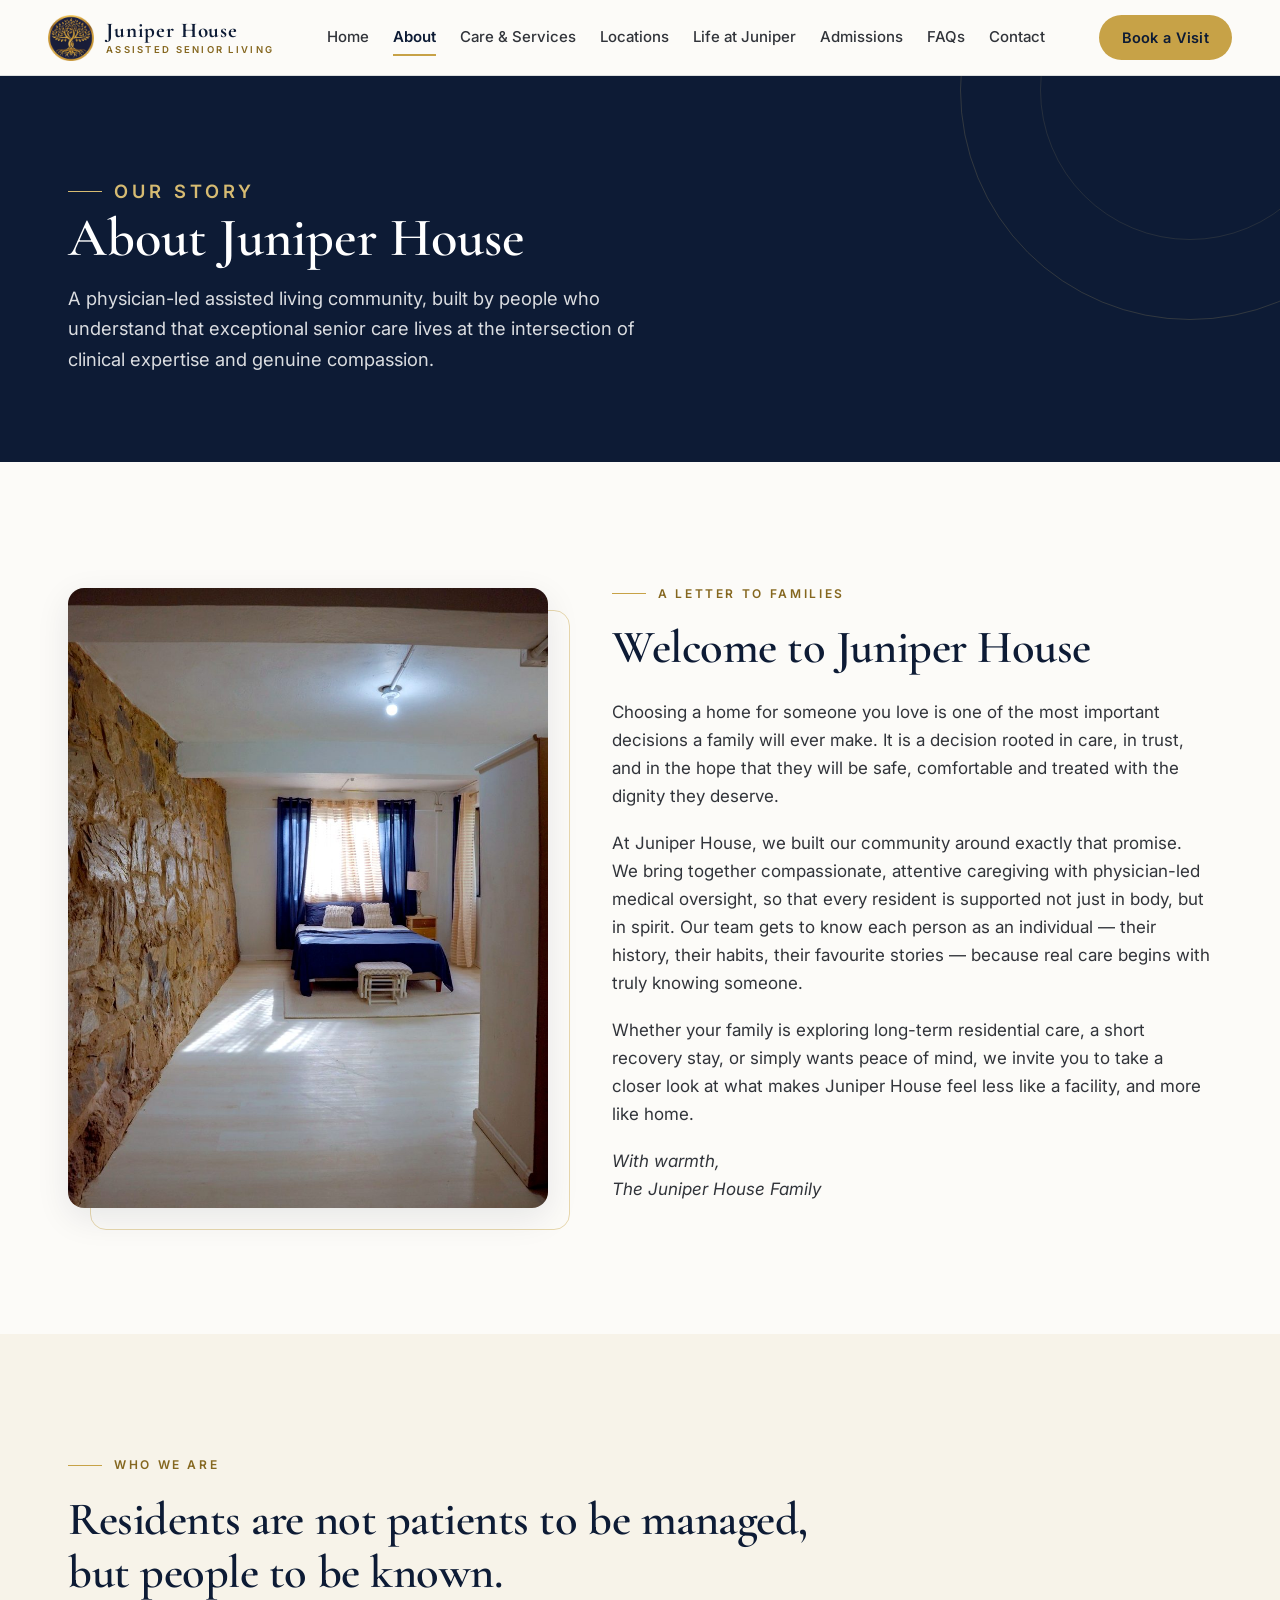
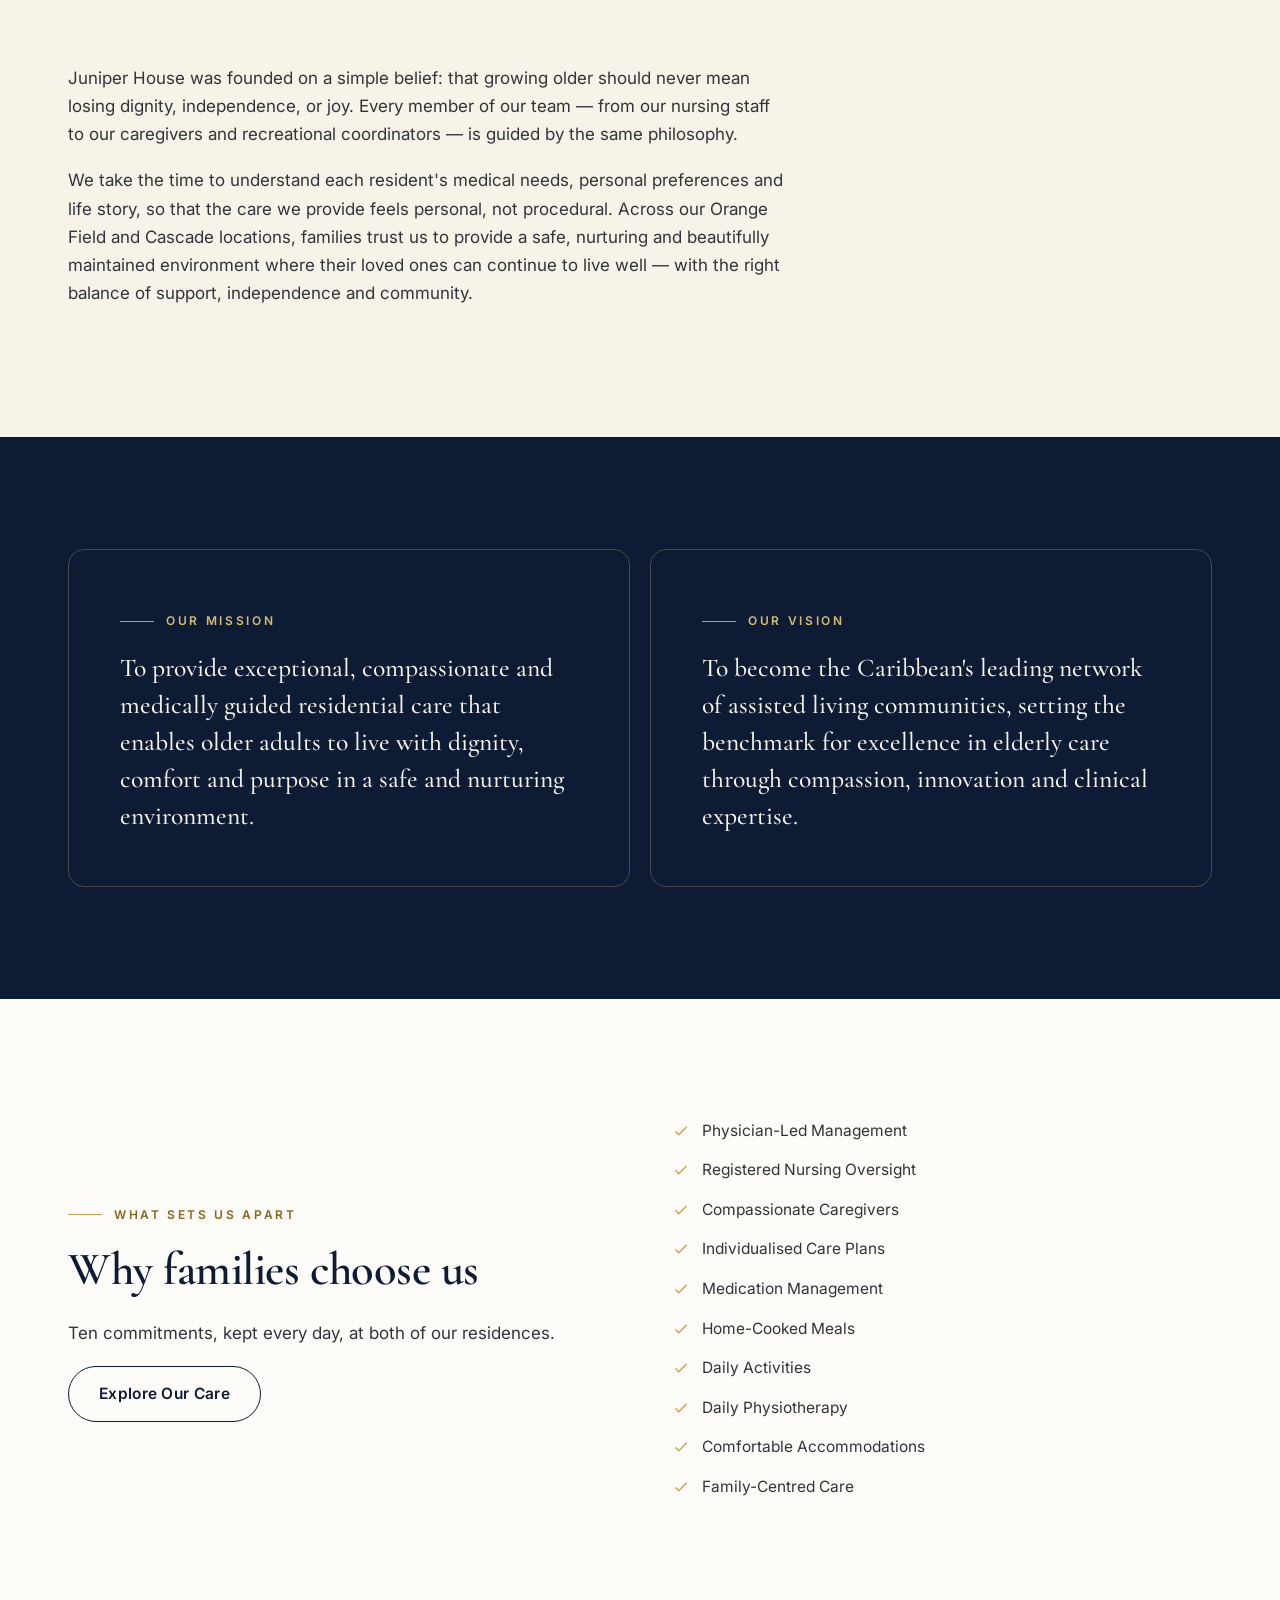
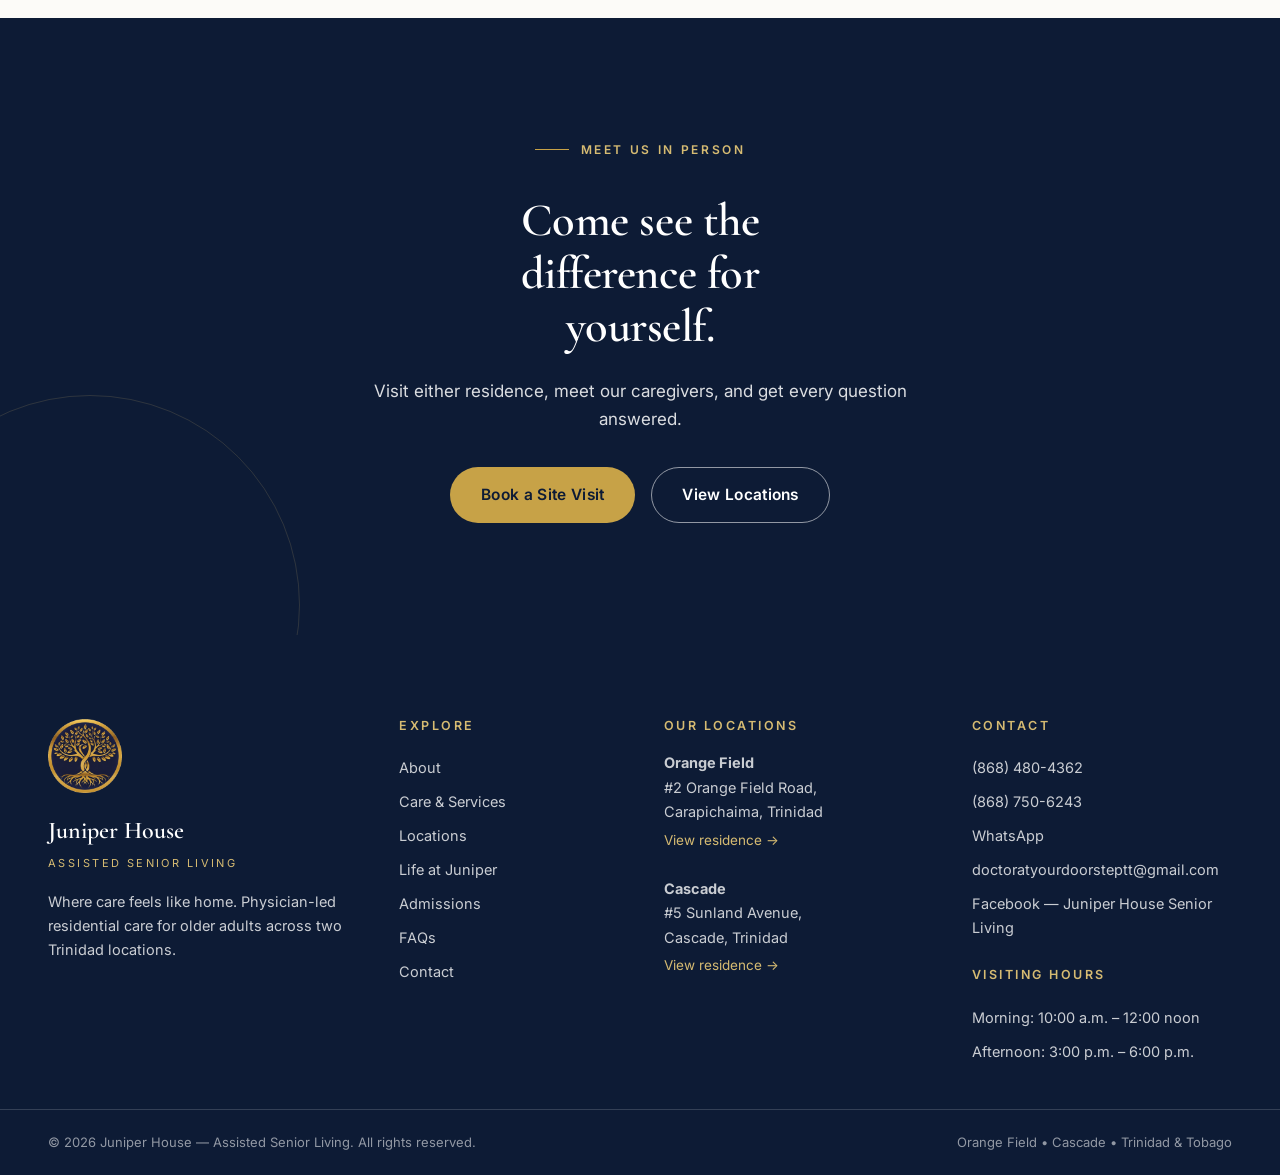
==== commit 14877778: "Add Google Maps embeds, FAQ page, and dedicated location pages - cascade.html and orange-field.html:" ====
--- a/about.html
+++ b/about.html
@@ -27,6 +27,7 @@
       <a href="locations.html">Locations</a>
       <a href="life.html">Life at Juniper</a>
       <a href="admissions.html">Admissions</a>
+      <a href="faq.html">FAQs</a>
       <a href="contact.html">Contact</a>
     </nav>
     <div class="header-actions">
@@ -46,6 +47,7 @@
     <a href="locations.html">Locations</a>
     <a href="life.html">Life at Juniper</a>
     <a href="admissions.html">Admissions</a>
+    <a href="faq.html">FAQs</a>
     <a href="contact.html">Contact</a>
   </nav>
   <div class="menu-contact">
@@ -181,6 +183,7 @@
         <li><a href="locations.html">Locations</a></li>
         <li><a href="life.html">Life at Juniper</a></li>
         <li><a href="admissions.html">Admissions</a></li>
+        <li><a href="faq.html">FAQs</a></li>
         <li><a href="contact.html">Contact</a></li>
       </ul>
     </div>
@@ -189,13 +192,13 @@
       <address>
         <strong>Orange Field</strong><br>
         #2 Orange Field Road,<br>Carapichaima, Trinidad<br>
-        <a class="maplink" href="https://www.google.com/maps/search/?api=1&amp;query=%232%20Orange%20Field%20Road%2C%20Carapichaima%2C%20Trinidad" target="_blank" rel="noopener">Get directions →</a>
+        <a class="maplink" href="orange-field.html">View residence →</a>
       </address>
       <br>
       <address>
         <strong>Cascade</strong><br>
         #5 Sunland Avenue,<br>Cascade, Trinidad<br>
-        <a class="maplink" href="https://www.google.com/maps/search/?api=1&amp;query=%235%20Sunland%20Avenue%2C%20Cascade%2C%20Trinidad" target="_blank" rel="noopener">Get directions →</a>
+        <a class="maplink" href="cascade.html">View residence →</a>
       </address>
     </div>
     <div>
--- a/assets/css/main.css
+++ b/assets/css/main.css
@@ -147,16 +147,16 @@
 .header-actions { display: flex; align-items: center; gap: 14px; }
 .header-actions .btn-book { flex: none; }
 
-@media (min-width: 1100px) {
-  .main-nav { display: flex; gap: 6px; }
+@media (min-width: 1200px) {
+  .main-nav { display: flex; gap: 2px; }
   .main-nav a {
-    padding: 10px 13px; border-radius: 8px; text-decoration: none;
-    font-size: 15px; font-weight: 500; color: var(--ink);
+    padding: 10px 11px; border-radius: 8px; text-decoration: none;
+    font-size: 15px; font-weight: 500; color: var(--ink); white-space: nowrap;
     transition: color 0.2s;
     position: relative;
   }
   .main-nav a::after {
-    content: ""; position: absolute; left: 13px; right: 13px; bottom: 4px;
+    content: ""; position: absolute; left: 11px; right: 11px; bottom: 4px;
     height: 1.5px; background: var(--gold); transform: scaleX(0); transform-origin: left;
     transition: transform 0.25s var(--ease);
   }
@@ -190,7 +190,7 @@
 .nav-toggle[aria-expanded="true"] span:nth-child(1) { transform: translateY(7px) rotate(45deg); }
 .nav-toggle[aria-expanded="true"] span:nth-child(2) { opacity: 0; }
 .nav-toggle[aria-expanded="true"] span:nth-child(3) { transform: translateY(-7px) rotate(-45deg); }
-@media (min-width: 1100px) { .nav-toggle { display: none; } }
+@media (min-width: 1200px) { .nav-toggle { display: none; } }
 @media (max-width: 480px) { .header-actions .btn-book { display: none; } }
 
 /* Mobile drawer */
@@ -473,6 +473,29 @@
 }
 .booking-embed { border-radius: var(--radius); overflow: hidden; min-height: 620px; }
 .booking-embed iframe { width: 100%; height: 680px; border: 0; }
+
+/* Google Maps embed */
+.map-embed {
+  border-radius: var(--radius-lg); overflow: hidden; border: 1px solid var(--hairline);
+  box-shadow: var(--shadow-card); background: var(--warm-gray);
+}
+.map-embed iframe { display: block; width: 100%; height: 380px; border: 0; }
+@media (min-width: 1024px) { .map-embed iframe { height: 440px; } }
+
+/* At-a-glance comparison table (locations overview) */
+.table-wrap { overflow-x: auto; border: 1px solid var(--hairline); border-radius: var(--radius); background: var(--white); }
+.compare-table { width: 100%; border-collapse: collapse; min-width: 560px; font-size: 15px; }
+.compare-table th, .compare-table td { padding: 16px 20px; text-align: left; border-bottom: 1px solid var(--hairline); vertical-align: top; }
+.compare-table tr:last-child th, .compare-table tr:last-child td { border-bottom: 0; }
+.compare-table thead th {
+  font-family: var(--font-serif); font-size: 1.25rem; font-weight: 600; color: var(--navy);
+  border-bottom: 2px solid var(--gold-soft);
+}
+.compare-table tbody th {
+  font-family: var(--font-sans); font-size: 12.5px; font-weight: 600; letter-spacing: 0.14em;
+  text-transform: uppercase; color: var(--ink-2); white-space: nowrap;
+}
+.compare-table td strong { font-family: var(--font-serif); font-size: 1.3rem; font-weight: 600; color: var(--navy); }
 
 /* Contact info list */
 .contact-list li { display: flex; gap: 16px; align-items: flex-start; padding: 14px 0; border-bottom: 1px solid var(--hairline); }
